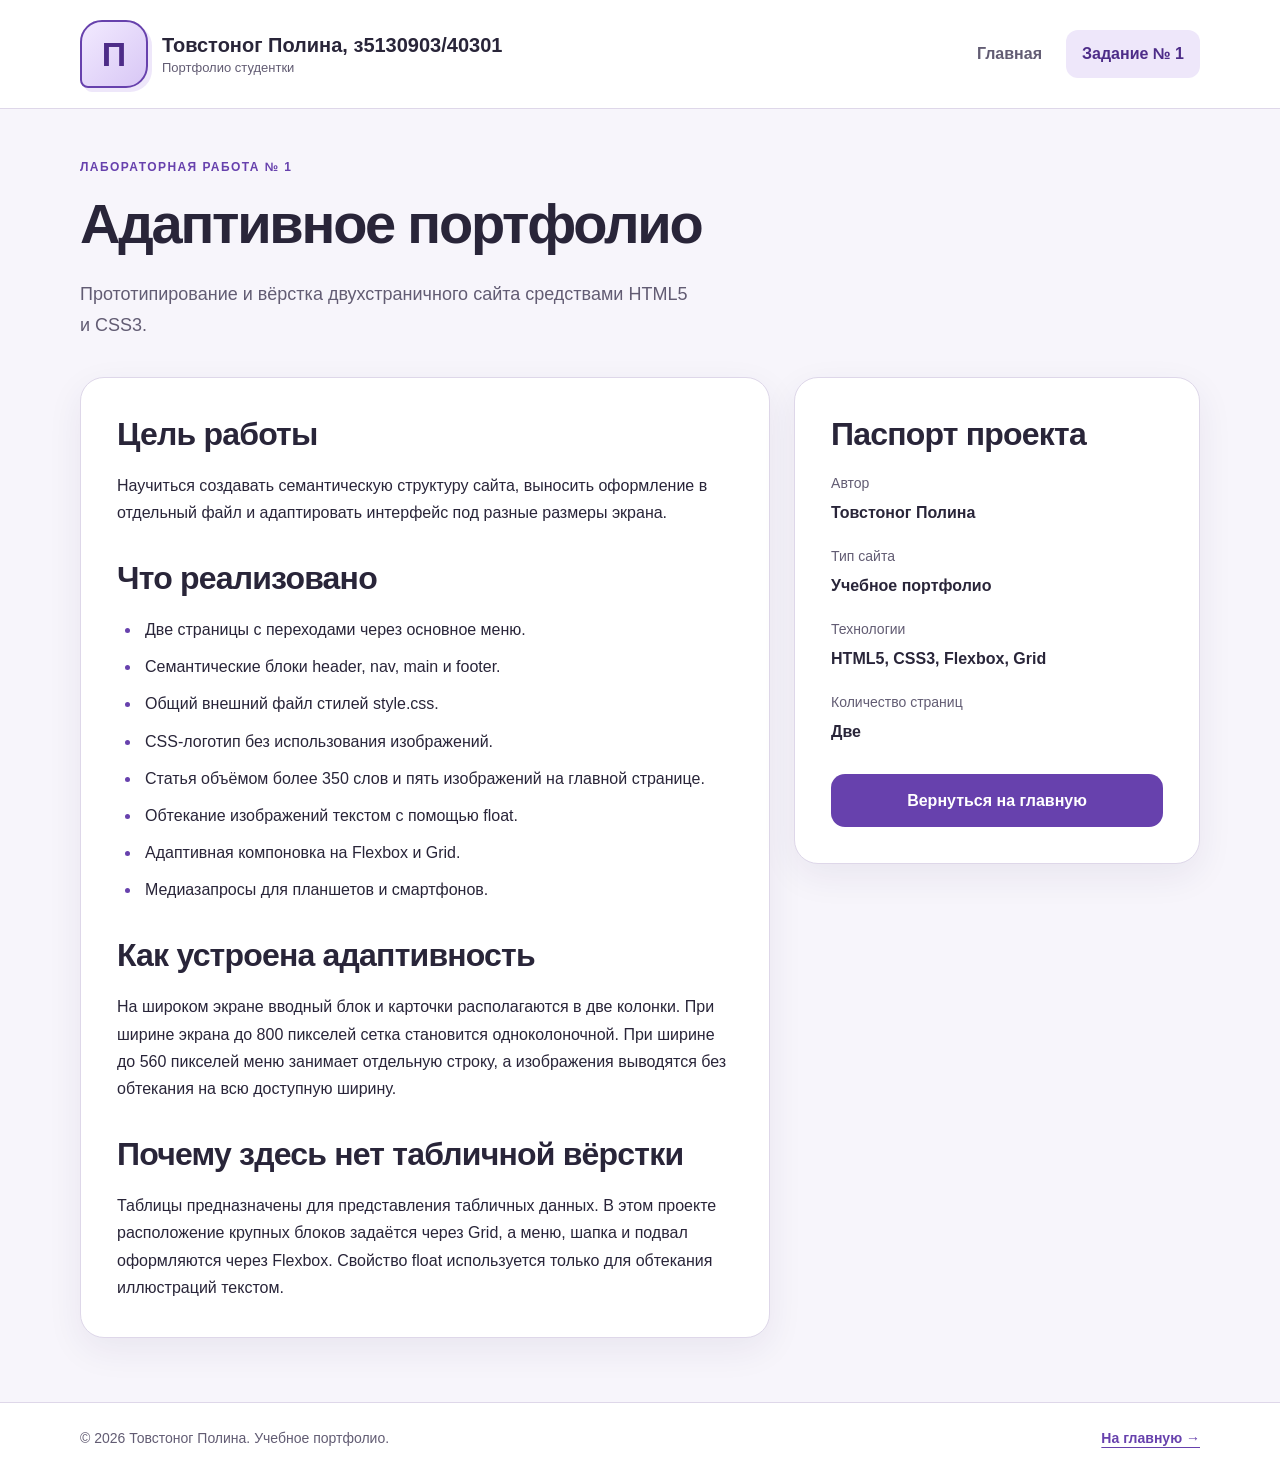
==== task1.html @ 8fb8e0f7 "Add files via upload" ====
<!DOCTYPE html> <!-- Объявляем использование стандарта HTML5. -->
<html lang="ru"> <!-- Указываем русский язык документа. -->
<head> <!-- Открываем служебную часть страницы. -->
    <meta charset="UTF-8"> <!-- Подключаем кодировку UTF-8 для русского текста. -->
    <meta name="viewport" content="width=device-width, initial-scale=1.0"> <!-- Настраиваем корректное масштабирование страницы на мобильных устройствах. -->
    <meta name="description" content="Лабораторная работа № 1: прототипирование и адаптивная вёрстка студенческого портфолио."> <!-- Добавляем описание страницы задания. -->
    <title>Задание № 1 — портфолио</title> <!-- Задаём отдельное название вкладки для второй страницы. -->
    <link rel="stylesheet" href="style.css"> <!-- Подключаем тот же внешний CSS-файл, что и на главной странице. -->
</head> <!-- Завершаем служебную часть. -->
<body> <!-- Начинаем видимое содержимое страницы. -->
    <a class="skip-link" href="#main-content">Перейти к содержимому</a> <!-- Создаём быстрый переход к основному содержимому для клавиатурной навигации. -->
    <header class="site-header"> <!-- Открываем шапку сайта. -->
        <div class="container header-inner"> <!-- Размещаем содержимое шапки в общем ограничивающем контейнере. -->
            <a class="brand" href="index.html" aria-label="Портфолио Полины — главная страница"> <!-- Добавляем переход на главную через логотип и название. -->
                <span class="logo" aria-hidden="true">П</span> <!-- Используем тот же CSS-логотип без картинок. -->
                <span class="brand-text">Товстоног Полина, з5130903/40301<span class="brand-caption">Портфолио студентки</span></span> <!-- Выводим название портфолио и его подпись. -->
            </a> <!-- Завершаем ссылку бренда. -->
            <nav class="site-nav" aria-label="Основная навигация"> <!-- Создаём семантическое меню сайта. -->
                <ul class="nav-list"> <!-- Объединяем ссылки навигации в список. -->
                    <li><a href="index.html">Главная</a></li> <!-- Добавляем переход к главной странице. -->
                    <li><a href="task1.html" aria-current="page">Задание № 1</a></li> <!-- Помечаем страницу задания как текущую. -->
                </ul> <!-- Закрываем список меню. -->
            </nav> <!-- Завершаем навигацию. -->
        </div> <!-- Закрываем внутреннюю часть шапки. -->
    </header> <!-- Завершаем шапку сайта. -->
    <main id="main-content" class="container main-content"> <!-- Открываем основную область страницы задания. -->
        <section class="page-intro" aria-labelledby="task-title"> <!-- Создаём вступительный раздел страницы. -->
            <p class="eyebrow">Лабораторная работа № 1</p> <!-- Выводим номер работы. -->
            <h1 id="task-title">Адаптивное портфолио</h1> <!-- Добавляем главный заголовок страницы. -->
            <p class="hero-description">Прототипирование и вёрстка двухстраничного сайта средствами HTML5 и CSS3.</p> <!-- Кратко описываем содержание работы. -->
        </section> <!-- Завершаем вступительный раздел. -->
        <div class="task-grid"> <!-- Создаём сетку из основного описания и вспомогательной карточки. -->
            <article class="content-card"> <!-- Выделяем самостоятельное описание лабораторной работы. -->
                <h2>Цель работы</h2> <!-- Добавляем заголовок раздела с целью. -->
                <p>Научиться создавать семантическую структуру сайта, выносить оформление в отдельный файл и адаптировать интерфейс под разные размеры экрана.</p> <!-- Формулируем учебную цель. -->
                <h2>Что реализовано</h2> <!-- Открываем перечень выполненных требований. -->
                <ul class="check-list"> <!-- Используем список, поскольку перечисляем отдельные результаты работы. -->
                    <li>Две страницы с переходами через основное меню.</li> <!-- Указываем наличие многостраничной структуры. -->
                    <li>Семантические блоки header, nav, main и footer.</li> <!-- Перечисляем обязательные структурные элементы. -->
                    <li>Общий внешний файл стилей style.css.</li> <!-- Отмечаем отделение оформления от HTML. -->
                    <li>CSS-логотип без использования изображений.</li> <!-- Подтверждаем выполнение требования к логотипу. -->
                    <li>Статья объёмом более 350 слов и пять изображений на главной странице.</li> <!-- Указываем состав главной страницы. -->
                    <li>Обтекание изображений текстом с помощью float.</li> <!-- Называем свойство, отвечающее за обтекание. -->
                    <li>Адаптивная компоновка на Flexbox и Grid.</li> <!-- Указываем современные способы расположения блоков. -->
                    <li>Медиазапросы для планшетов и смартфонов.</li> <!-- Отмечаем адаптацию под небольшие экраны. -->
                </ul> <!-- Завершаем список выполненных требований. -->
                <h2>Как устроена адаптивность</h2> <!-- Добавляем раздел с объяснением поведения макета. -->
                <p>На широком экране вводный блок и карточки располагаются в две колонки. При ширине экрана до 800 пикселей сетка становится одноколоночной. При ширине до 560 пикселей меню занимает отдельную строку, а изображения выводятся без обтекания на всю доступную ширину.</p> <!-- Поясняем назначение двух точек изменения макета. -->
                <h2>Почему здесь нет табличной вёрстки</h2> <!-- Добавляем объяснение выбора инструментов. -->
                <p>Таблицы предназначены для представления табличных данных. В этом проекте расположение крупных блоков задаётся через Grid, а меню, шапка и подвал оформляются через Flexbox. Свойство float используется только для обтекания иллюстраций текстом.</p> <!-- Разделяем назначение Grid, Flexbox и float. -->
            </article> <!-- Завершаем основное описание работы. -->
            <aside class="content-card task-aside" aria-labelledby="project-info"> <!-- Создаём вспомогательную карточку с информацией о проекте. -->
                <h2 id="project-info">Паспорт проекта</h2> <!-- Добавляем заголовок карточки. -->
                <dl class="project-details"> <!-- Используем список определений для пар «параметр — значение». -->
                    <dt>Автор</dt> <!-- Обозначаем название параметра. -->
                    <dd>Товстоног Полина</dd> <!-- Указываем значение параметра. -->
                    <dt>Тип сайта</dt> <!-- Обозначаем следующий параметр. -->
                    <dd>Учебное портфолио</dd> <!-- Указываем назначение сайта. -->
                    <dt>Технологии</dt> <!-- Добавляем название параметра с технологиями. -->
                    <dd>HTML5, CSS3, Flexbox, Grid</dd> <!-- Перечисляем использованные технологии. -->
                    <dt>Количество страниц</dt> <!-- Добавляем параметр размера сайта. -->
                    <dd>Две</dd> <!-- Указываем количество HTML-страниц. -->
                </dl> <!-- Завершаем список характеристик проекта. -->
                <a class="button" href="index.html">Вернуться на главную</a> <!-- Добавляем заметную ссылку возврата. -->
            </aside> <!-- Завершаем вспомогательную карточку. -->
        </div> <!-- Закрываем сетку страницы задания. -->
    </main> <!-- Завершаем основное содержимое. -->
    <footer class="site-footer"> <!-- Открываем подвал второй страницы. -->
        <div class="container footer-inner"> <!-- Используем тот же контейнер и компоновку, что на главной. -->
            <p>© 2026 Товстоног Полина. Учебное портфолио.</p> <!-- Выводим подпись автора. -->
            <a href="index.html">На главную →</a> <!-- Добавляем дополнительный переход к главной странице. -->
        </div> <!-- Закрываем внутренний контейнер подвала. -->
    </footer> <!-- Завершаем подвал. -->
</body> <!-- Закрываем видимое содержимое документа. -->
</html> <!-- Завершаем вторую HTML-страницу. -->
---- style.css ----
/* ==========================================================
   1. ОБЩИЕ НАСТРОЙКИ И ПЕРЕМЕННЫЕ
   Переменные позволяют менять оформление сразу на всём сайте.
   ========================================================== */

   :root {
    --page-bg: #f7f5fb;          /* Основной фон страницы. */
    --surface: #ffffff;        /* Фон карточек и шапки. */
    --text: #292539;            /* Основной цвет текста. */
    --muted: #625c73;           /* Цвет второстепенных подписей. */
    --accent: #6741ad;          /* Основной акцентный цвет. */
    --accent-dark: #4d2c88;     /* Цвет активного взаимодействия. */
    --accent-light: #eee7fa;    /* Светлый фон выделенных элементов. */
    --border: #ded7e9;          /* Цвет границ. */
    --radius: 24px;            /* Общее скругление крупных карточек. */
    --shadow: 0 12px 36px rgb(48 31 82 / 7%); /* Мягкая тень. */
}

/* Размер элемента включает внутренние отступы и границы.
   Это облегчает расчёт ширины и предотвращает переполнение. */
*,
*::before,
*::after {
    box-sizing: border-box;
}

body {
    margin: 0;                         /* Убираем стандартный отступ браузера. */
    min-height: 100vh;                  /* Страница занимает не меньше высоты окна. */
    display: flex;                     /* Располагаем шапку, main и подвал гибко. */
    flex-direction: column;            /* Основные области идут сверху вниз. */
    font-family: Arial, Helvetica, sans-serif; /* Используем локальные шрифты. */
    font-size: 16px;
    line-height: 1.7;                   /* Делаем длинный текст удобным для чтения. */
    color: var(--text);
    background: var(--page-bg);
    overflow-wrap: anywhere;            /* Очень длинные слова не расширяют страницу. */
}

/* Общая ширина содержимого: до 1120px на ПК и с отступами на телефоне. */
.container {
    width: min(1120px, calc(100% - 40px));
    margin-inline: auto;                /* Центрируем контейнер по горизонтали. */
}

.main-content {
    flex: 1;                           /* При коротком содержимом подвал остаётся внизу. */
    padding-block: 48px 64px;
    min-width: 0;
}

/* Убираем верхние отступы для предсказуемой вертикальной композиции. */
h1,
h2,
h3,
p {
    margin-top: 0;
}

h1,
h2,
h3 {
    line-height: 1.25;
}

h1 {
    margin-bottom: 20px;
    font-size: clamp(2rem, 5vw, 3.5rem); /* Размер плавно меняется вместе с экраном. */
    letter-spacing: -0.04em;
}

h2 {
    margin-bottom: 18px;
    font-size: clamp(1.5rem, 3vw, 2rem);
    letter-spacing: -0.025em;
}

h3 {
    margin-bottom: 14px;
    font-size: 1.2rem;
}

p {
    margin-bottom: 20px;
}

a {
    color: var(--accent);
    text-underline-offset: 4px;         /* Отодвигаем подчёркивание от букв. */
}

a:hover {
    color: var(--accent-dark);
}

/* Видимый контур помогает пользователям, которые перемещаются клавишей Tab. */
a:focus-visible {
    outline: 3px solid var(--accent);
    outline-offset: 5px;
}

/* ==========================================================
   2. ССЫЛКА БЫСТРОГО ПЕРЕХОДА
   Обычно скрыта за экраном, появляется при фокусе с клавиатуры.
   ========================================================== */

.skip-link {
    position: absolute;
    top: 12px;
    left: 12px;
    z-index: 10;
    padding: 10px 16px;
    color: var(--surface);
    background: var(--accent-dark);
    border-radius: 10px;
    transform: translateY(-200%);
}

.skip-link:focus {
    transform: translateY(0);
}

/* ==========================================================
   3. ШАПКА И CSS-ЛОГОТИП
   Flexbox располагает бренд слева, а меню справа.
   ========================================================== */

.site-header {
    background: var(--surface);
    border-bottom: 1px solid var(--border);
}

.header-inner {
    display: flex;
    justify-content: space-between;    /* Разводим бренд и меню по краям. */
    align-items: center;               /* Выравниваем элементы по вертикали. */
    gap: 24px;
    padding-block: 20px;
}

.brand {
    display: flex;
    align-items: center;
    gap: 14px;
    min-width: 0;
    color: var(--text);
    text-decoration: none;
}

/* Логотип размером 68 × 68px.
   Изображений нет: только буква, рамка, градиент, тень и скругление. */
.logo {
    display: grid;
    place-items: center;               /* Центрируем букву по обеим осям. */
    width: 68px;
    height: 68px;
    flex-shrink: 0;                     /* Не даём Flexbox уменьшать логотип. */
    border: 2px solid var(--accent);
    border-radius: 22px 22px 22px 8px;
    background: linear-gradient(135deg, #f2eaff, #d8c7f5);
    box-shadow: 4px 4px 0 var(--accent-light);
    color: var(--accent-dark);
    font-size: 34px;
    font-weight: 800;
    line-height: 1;
}

.brand-text {
    font-size: 20px;
    font-weight: 700;
    line-height: 1.4;
}

.brand-caption {
    display: block;                    /* Подпись начинается с новой строки. */
    color: var(--muted);
    font-size: 13px;
    font-weight: 400;
}

/* ==========================================================
   4. НАВИГАЦИЯ
   Убираем стандартные маркеры списка и располагаем ссылки в ряд.
   ========================================================== */

.nav-list {
    display: flex;
    flex-wrap: wrap;                    /* При нехватке места пункты переносятся. */
    gap: 8px;
    margin: 0;
    padding: 0;
    list-style: none;
}

.nav-list a {
    display: block;
    padding: 10px 16px;
    border-radius: 12px;
    color: var(--muted);
    font-weight: 600;
    text-decoration: none;
    transition: background-color 0.2s ease, color 0.2s ease;
}

/* aria-current одновременно сообщает текущую страницу
   вспомогательным технологиям и служит селектором оформления. */
.nav-list a[aria-current="page"],
.nav-list a:hover {
    color: var(--accent-dark);
    background: var(--accent-light);
}

/* ==========================================================
   5. ВВОДНЫЙ БЛОК И КНОПКИ-ССЫЛКИ
   Grid создаёт две колонки разной ширины.
   ========================================================== */

.hero {
    display: grid;
    grid-template-columns: minmax(0, 1.5fr) minmax(0, 1fr);
    align-items: center;
    gap: 40px;
    margin-bottom: 48px;
}

.eyebrow {
    margin-bottom: 12px;
    color: var(--accent);
    font-size: 12px;
    font-weight: 700;
    letter-spacing: 0.12em;
    text-transform: uppercase;
}

.hero-description {
    max-width: 62ch;                    /* Ограничиваем длину строки для читаемости. */
    color: var(--muted);
    font-size: 18px;
}

.button {
    display: inline-flex;
    justify-content: center;
    align-items: center;
    min-height: 48px;                   /* Достаточная высота для касания пальцем. */
    padding: 12px 22px;
    border: 1px solid transparent;
    border-radius: 14px;
    background: var(--accent);
    color: var(--surface);
    font-weight: 700;
    text-align: center;
    text-decoration: none;
    transition: background-color 0.2s ease;
}

.button:hover {
    background: var(--accent-dark);
    color: var(--surface);
}

.intro-card {
    padding: 30px;
    border: 1px solid var(--border);
    border-radius: var(--radius);
    background: linear-gradient(145deg, #ffffff, #eee7fa);
    box-shadow: var(--shadow);
}

.card-label {
    display: inline-block;
    margin-bottom: 20px;
    padding: 5px 12px;
    border-radius: 999px;               /* Получаем форму вытянутой капсулы. */
    background: var(--surface);
    color: var(--accent);
    font-size: 13px;
    font-weight: 700;
}

.intro-card p {
    margin-bottom: 0;
    color: var(--muted);
}

/* ==========================================================
   6. СТАТЬЯ И ОБТЕКАНИЕ ИЗОБРАЖЕНИЙ
   Float применяется только к картинкам, не к макету сайта.
   ========================================================== */

.article-card,
.content-card {
    padding: 36px;
    border: 1px solid var(--border);
    border-radius: var(--radius);
    background: var(--surface);
    box-shadow: var(--shadow);
    min-width: 0;                       /* Разрешаем карточкам сжиматься внутри Grid. */
}

.article-header {
    margin-bottom: 28px;
    padding-bottom: 24px;
    border-bottom: 1px solid var(--border);
}

.article-lead {
    margin-bottom: 0;
    color: var(--muted);
    font-size: 18px;
}

/* flow-root создаёт независимый контекст форматирования.
   Благодаря этому контейнер учитывает высоту плавающих картинок. */
.article-body {
    display: flow-root;
}

.article-body p {
    text-align: left;
}

/* Каждый подраздел начинается ниже предыдущих плавающих картинок.
   Внутри подраздела следующий за картинкой абзац обтекает её. */
.article-body h3 {
    clear: both;
    padding-top: 12px;
}

.article-image {
    display: block;
    width: 280px;
    max-width: 44%;                     /* На средних экранах оставляем место тексту. */
    height: auto;
    aspect-ratio: 28 / 19;              /* Сохраняем заданные пропорции области. */
    object-fit: cover;                  /* Фото заполняет область без искажения. */
    border: 1px solid var(--border);
    border-radius: 16px;
    background: var(--accent-light);    /* Фон области до загрузки изображения. */
    color: var(--muted);
    font-size: 14px;
}

.float-left {
    float: left;                       /* Прижимаем картинку влево, текст идёт справа. */
    margin: 5px 24px 18px 0;            /* Отделяем изображение от текста. */
}

.float-right {
    float: right;                      /* Прижимаем картинку вправо, текст идёт слева. */
    margin: 5px 0 18px 24px;
}

.article-body > :last-child {
    margin-bottom: 0;
}

/* ==========================================================
   7. СТРАНИЦА ЛАБОРАТОРНОЙ РАБОТЫ
   Основная колонка шире вспомогательной.
   ========================================================== */

.page-intro {
    margin-bottom: 36px;
}

.task-grid {
    display: grid;
    grid-template-columns: minmax(0, 1.7fr) minmax(0, 1fr);
    align-items: start;                 /* Карточки не растягиваются по высоте ряда. */
    gap: 24px;
}

.content-card h2:not(:first-child) {
    margin-top: 32px;
}

.content-card > :last-child {
    margin-bottom: 0;
}

.check-list {
    margin: 0;
    padding-left: 24px;
}

.check-list li {
    margin-bottom: 10px;
    padding-left: 4px;
}

.check-list li::marker {
    color: var(--accent);              /* Выделяем маркеры списка акцентным цветом. */
}

.project-details {
    margin: 0 0 28px;
}

.project-details dt {
    margin-top: 18px;
    color: var(--muted);
    font-size: 14px;
}

.project-details dt:first-child {
    margin-top: 0;
}

.project-details dd {
    margin: 4px 0 0;                    /* Убираем стандартный левый отступ dd. */
    font-weight: 600;
}

.task-aside .button {
    width: 100%;
}

/* ==========================================================
   8. ПОДВАЛ
   На широком экране подпись и ссылка находятся по краям.
   ========================================================== */

.site-footer {
    border-top: 1px solid var(--border);
    background: var(--surface);
}

.footer-inner {
    display: flex;
    justify-content: space-between;
    align-items: center;
    gap: 16px;
    padding-block: 24px;
    color: var(--muted);
    font-size: 14px;
}

.footer-inner p {
    margin: 0;
}

.footer-inner a {
    font-weight: 600;
}

/* ==========================================================
   9. АДАПТИВНОСТЬ: ПЛАНШЕТЫ И УЗКИЕ ОКНА
   Правила действуют при ширине области просмотра не более 800px.
   ========================================================== */

@media (max-width: 800px) {
    .header-inner {
        flex-wrap: wrap;               /* Разрешаем меню перейти на следующую строку. */
    }

    .hero,
    .task-grid {
        grid-template-columns: minmax(0, 1fr); /* Заменяем две колонки одной. */
    }

    .hero {
        gap: 24px;
    }

    .main-content {
        padding-block: 32px 48px;
    }

    .article-card,
    .content-card {
        padding: 28px;
    }
}

/* ==========================================================
   10. АДАПТИВНОСТЬ: СМАРТФОНЫ
   Уменьшаем отступы, перестраиваем меню и отменяем float.
   ========================================================== */

@media (max-width: 560px) {
    .container {
        width: calc(100% - 28px);       /* Оставляем по 14px с каждой стороны. */
    }

    .header-inner {
        gap: 20px;
        padding-block: 16px;
    }

    .logo {
        width: 56px;
        height: 56px;
        border-radius: 18px 18px 18px 6px;
        font-size: 28px;
    }

    .site-nav {
        width: 100%;                   /* Меню занимает отдельную строку. */
    }

    .nav-list {
        gap: 8px;
    }

    .nav-list li {
        flex: 1 1 130px;               /* Пункты делят строку; при необходимости переносятся. */
    }

    .nav-list a {
        padding: 11px 12px;
        text-align: center;
    }

    .hero {
        margin-bottom: 28px;
    }

    .hero-description,
    .article-lead {
        font-size: 16px;
    }

    .intro-card,
    .article-card,
    .content-card {
        padding: 22px;
        border-radius: 20px;
    }

    .article-image {
        width: 100%;
        max-width: 100%;
    }

    .float-left,
    .float-right {
        float: none;                   /* На телефоне текст идёт под изображением. */
        margin: 0 0 20px;
    }

    .footer-inner {
        flex-direction: column;        /* Элементы подвала располагаются вертикально. */
        align-items: flex-start;
        gap: 8px;
    }
}

/* Уважение настройки пользователя, который предпочитает меньше анимации. */
@media (prefers-reduced-motion: reduce) {
    .nav-list a,
    .button {
        transition: none;
    }
}
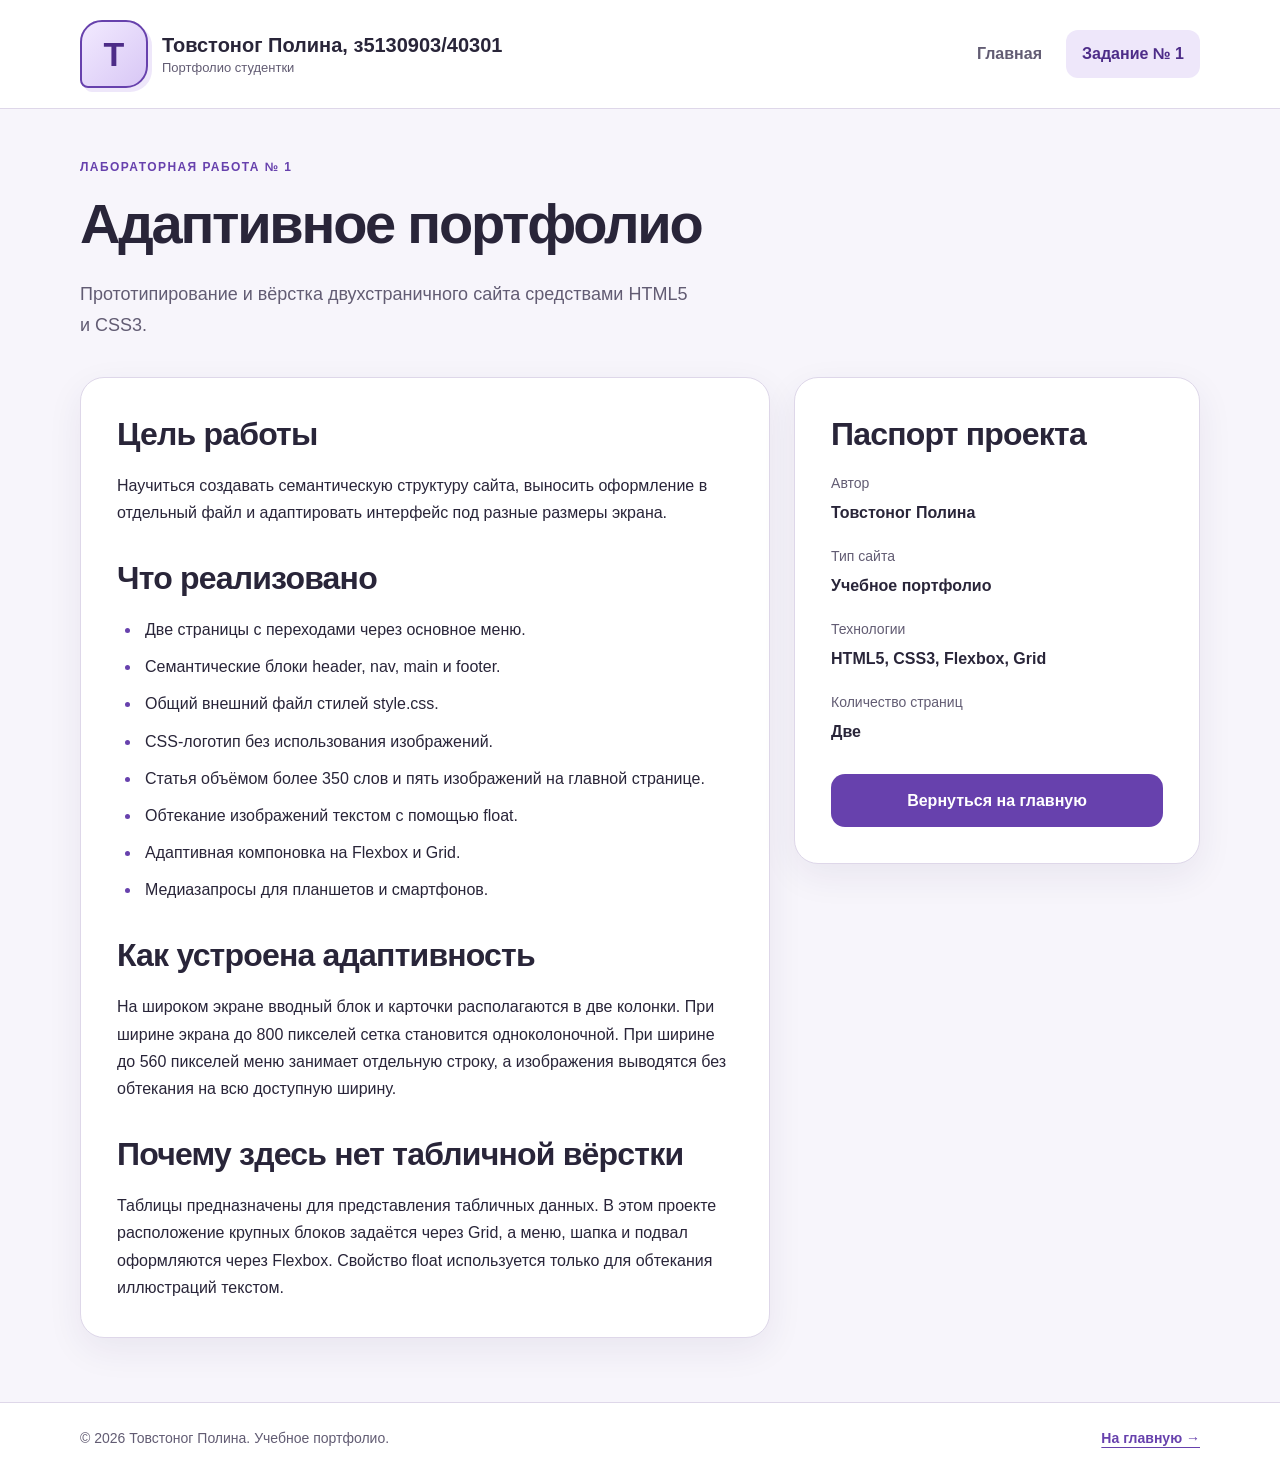
==== commit 70221def: "Update task1.html" ====
--- a/task1.html
+++ b/task1.html
@@ -12,7 +12,7 @@
     <header class="site-header"> <!-- Открываем шапку сайта. -->
         <div class="container header-inner"> <!-- Размещаем содержимое шапки в общем ограничивающем контейнере. -->
             <a class="brand" href="index.html" aria-label="Портфолио Полины — главная страница"> <!-- Добавляем переход на главную через логотип и название. -->
-                <span class="logo" aria-hidden="true">П</span> <!-- Используем тот же CSS-логотип без картинок. -->
+                <span class="logo" aria-hidden="true">Т</span> <!-- Используем тот же CSS-логотип без картинок. -->
                 <span class="brand-text">Товстоног Полина, з5130903/40301<span class="brand-caption">Портфолио студентки</span></span> <!-- Выводим название портфолио и его подпись. -->
             </a> <!-- Завершаем ссылку бренда. -->
             <nav class="site-nav" aria-label="Основная навигация"> <!-- Создаём семантическое меню сайта. -->
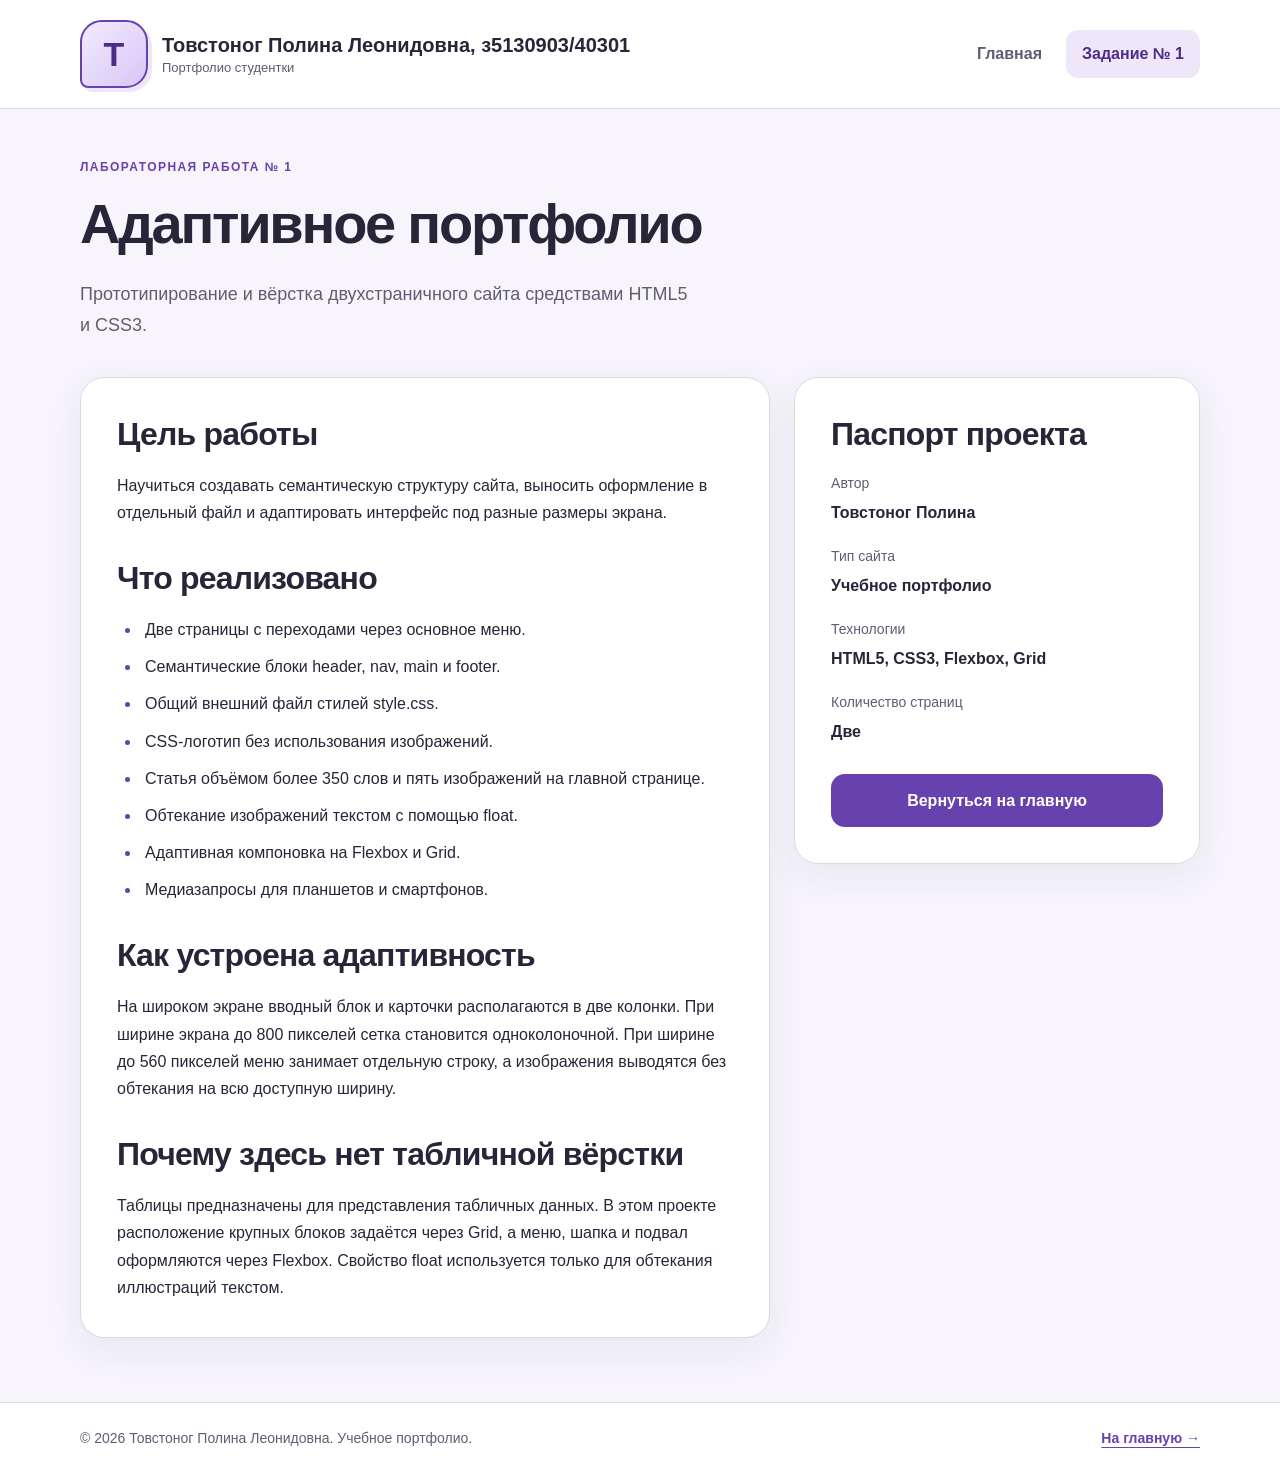
==== commit 514e36d4: "Update task1.html" ====
--- a/task1.html
+++ b/task1.html
@@ -13,7 +13,7 @@
         <div class="container header-inner"> <!-- Размещаем содержимое шапки в общем ограничивающем контейнере. -->
             <a class="brand" href="index.html" aria-label="Портфолио Полины — главная страница"> <!-- Добавляем переход на главную через логотип и название. -->
                 <span class="logo" aria-hidden="true">Т</span> <!-- Используем тот же CSS-логотип без картинок. -->
-                <span class="brand-text">Товстоног Полина, з5130903/40301<span class="brand-caption">Портфолио студентки</span></span> <!-- Выводим название портфолио и его подпись. -->
+                <span class="brand-text">Товстоног Полина Леонидовна, з5130903/40301<span class="brand-caption">Портфолио студентки</span></span> <!-- Выводим название портфолио и его подпись. -->
             </a> <!-- Завершаем ссылку бренда. -->
             <nav class="site-nav" aria-label="Основная навигация"> <!-- Создаём семантическое меню сайта. -->
                 <ul class="nav-list"> <!-- Объединяем ссылки навигации в список. -->
@@ -67,9 +67,9 @@
     </main> <!-- Завершаем основное содержимое. -->
     <footer class="site-footer"> <!-- Открываем подвал второй страницы. -->
         <div class="container footer-inner"> <!-- Используем тот же контейнер и компоновку, что на главной. -->
-            <p>© 2026 Товстоног Полина. Учебное портфолио.</p> <!-- Выводим подпись автора. -->
+            <p>© 2026 Товстоног Полина Леонидовна. Учебное портфолио.</p> <!-- Выводим подпись автора. -->
             <a href="index.html">На главную →</a> <!-- Добавляем дополнительный переход к главной странице. -->
         </div> <!-- Закрываем внутренний контейнер подвала. -->
     </footer> <!-- Завершаем подвал. -->
 </body> <!-- Закрываем видимое содержимое документа. -->
-</html> <!-- Завершаем вторую HTML-страницу. -->+</html> <!-- Завершаем вторую HTML-страницу. -->
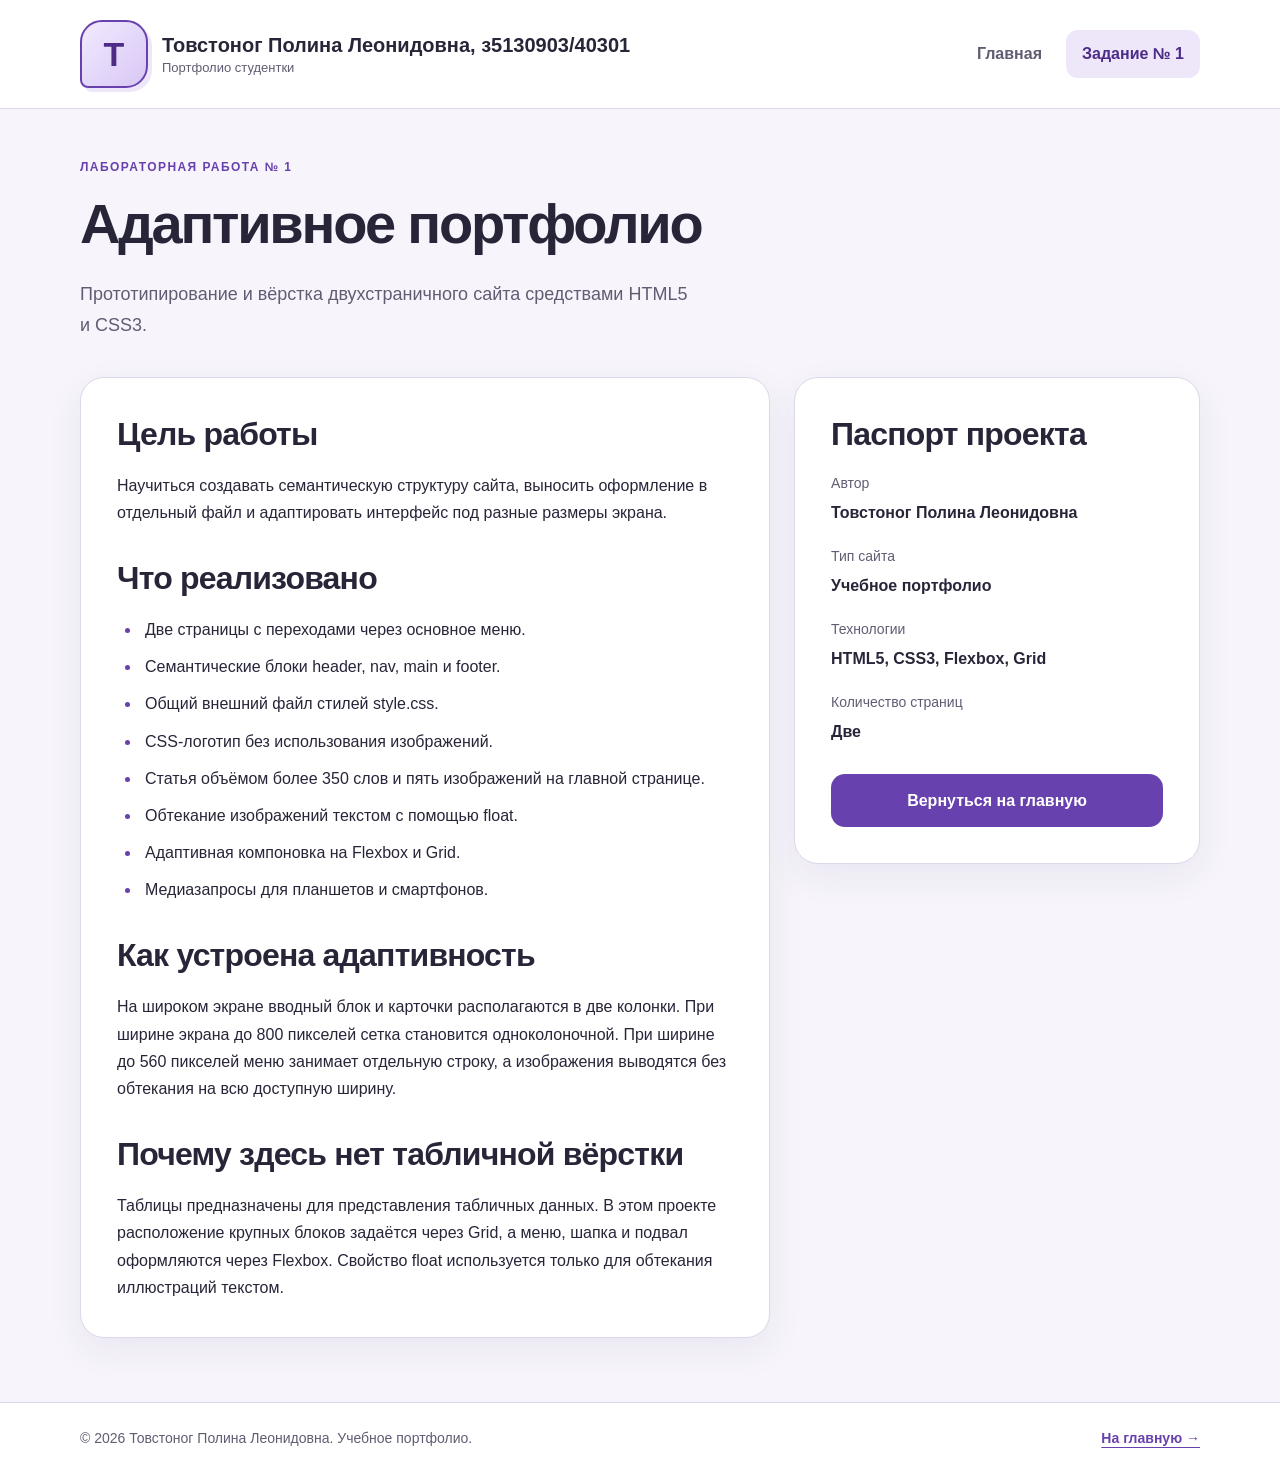
==== commit ed239f73: "Update task1.html" ====
--- a/task1.html
+++ b/task1.html
@@ -53,7 +53,7 @@
                 <h2 id="project-info">Паспорт проекта</h2> <!-- Добавляем заголовок карточки. -->
                 <dl class="project-details"> <!-- Используем список определений для пар «параметр — значение». -->
                     <dt>Автор</dt> <!-- Обозначаем название параметра. -->
-                    <dd>Товстоног Полина</dd> <!-- Указываем значение параметра. -->
+                    <dd>Товстоног Полина Леонидовна</dd> <!-- Указываем значение параметра. -->
                     <dt>Тип сайта</dt> <!-- Обозначаем следующий параметр. -->
                     <dd>Учебное портфолио</dd> <!-- Указываем назначение сайта. -->
                     <dt>Технологии</dt> <!-- Добавляем название параметра с технологиями. -->
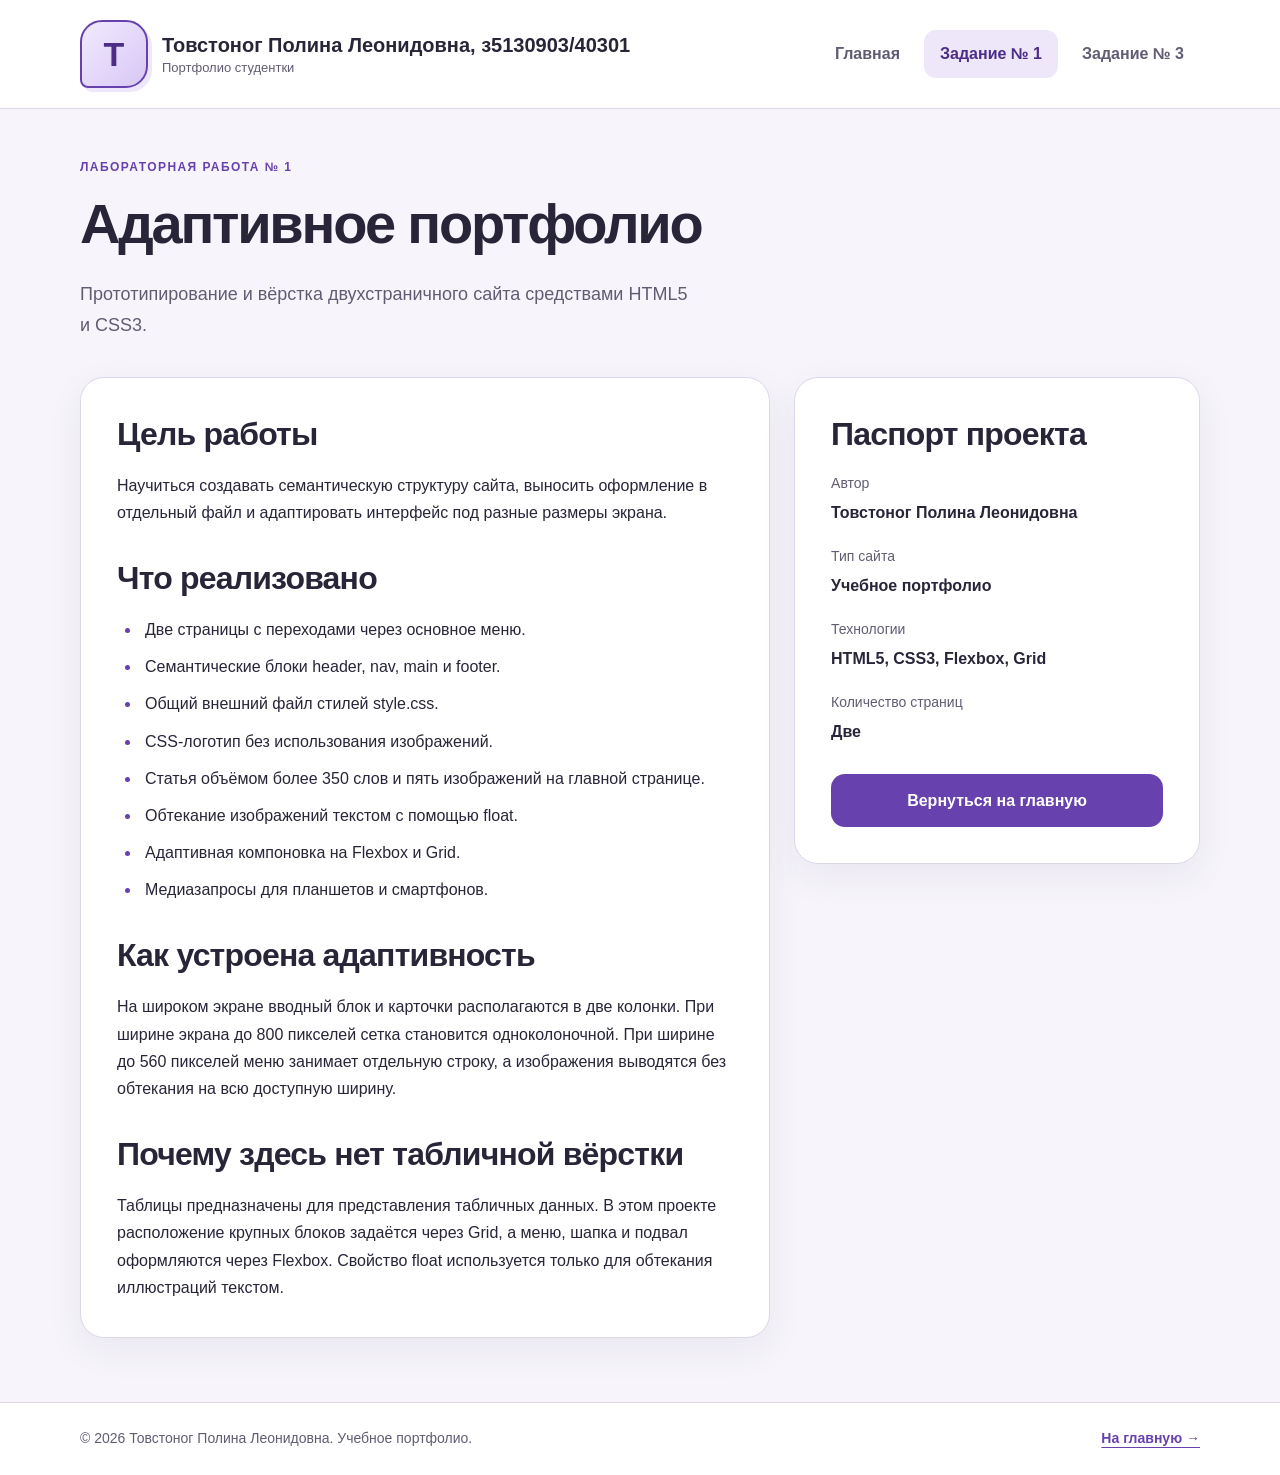
==== commit cc70ad1b: "Update task1.html" ====
--- a/task1.html
+++ b/task1.html
@@ -19,6 +19,7 @@
                 <ul class="nav-list"> <!-- Объединяем ссылки навигации в список. -->
                     <li><a href="index.html">Главная</a></li> <!-- Добавляем переход к главной странице. -->
                     <li><a href="task1.html" aria-current="page">Задание № 1</a></li> <!-- Помечаем страницу задания как текущую. -->
+                    <li><a href="task3.html">Задание № 3</a></li>
                 </ul> <!-- Закрываем список меню. -->
             </nav> <!-- Завершаем навигацию. -->
         </div> <!-- Закрываем внутреннюю часть шапки. -->
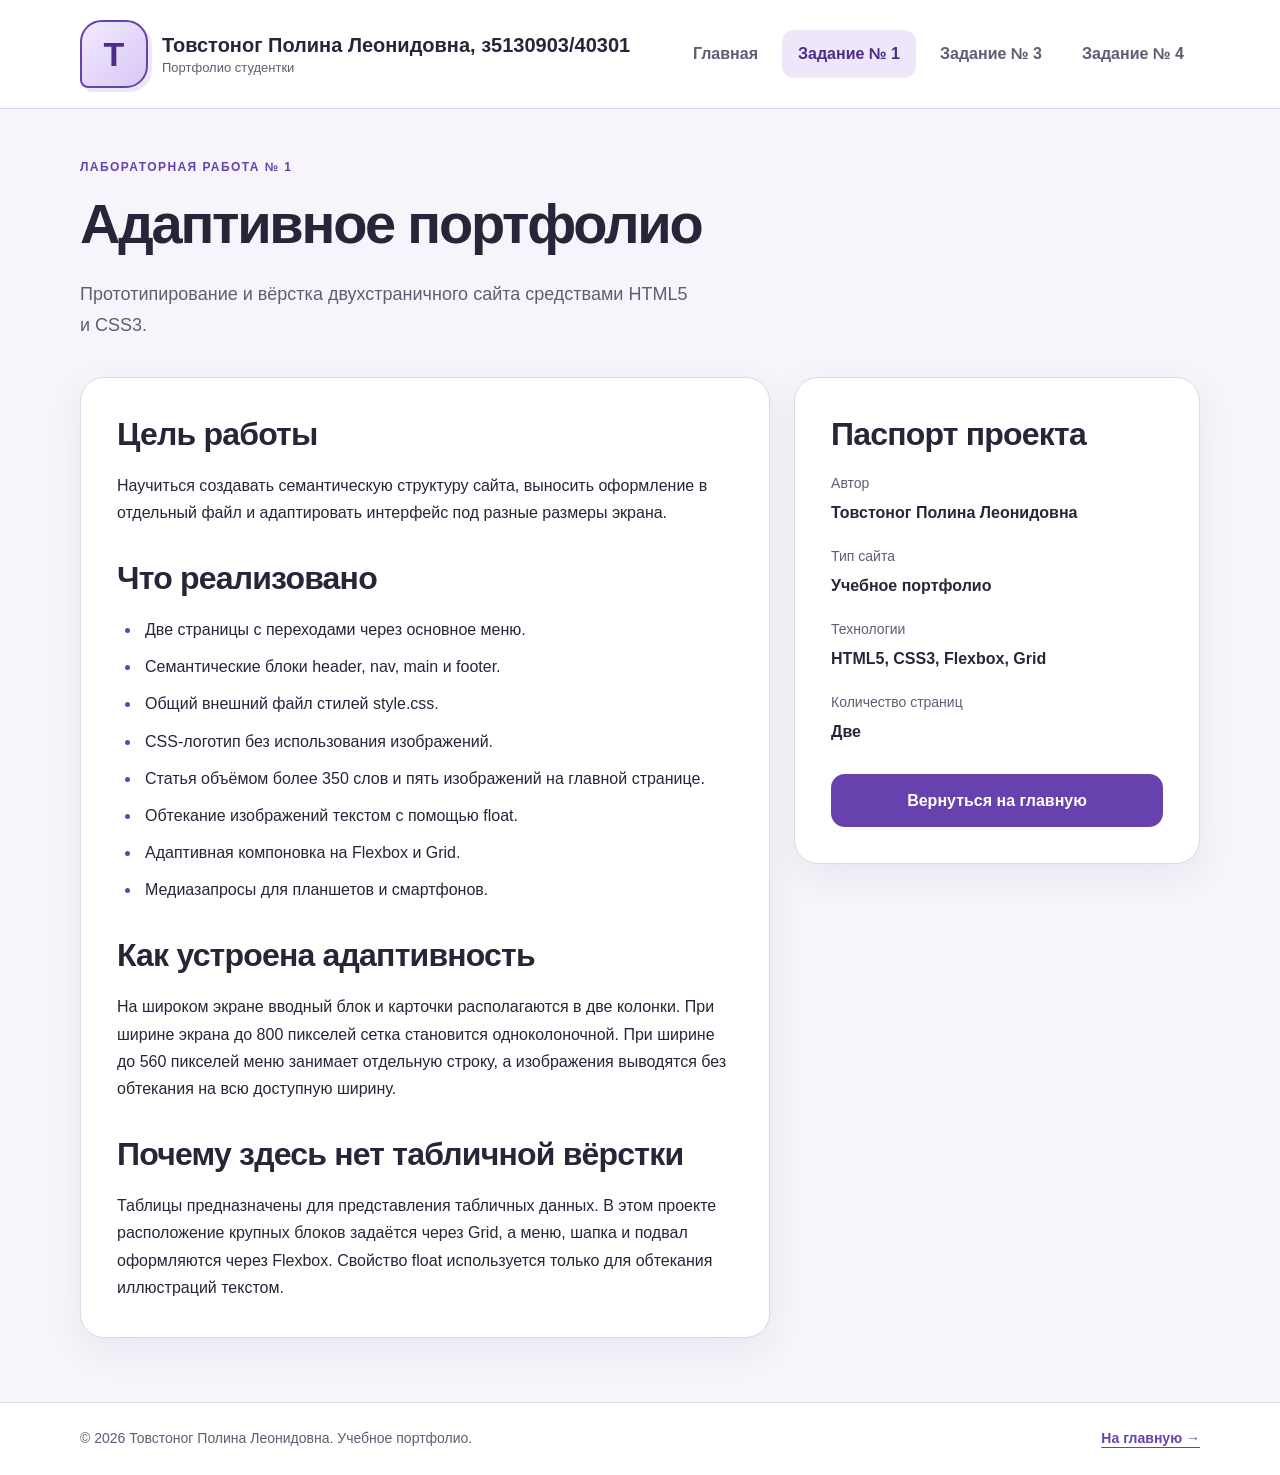
==== commit 8f421d59: "Update task1.html" ====
--- a/task1.html
+++ b/task1.html
@@ -20,6 +20,7 @@
                     <li><a href="index.html">Главная</a></li> <!-- Добавляем переход к главной странице. -->
                     <li><a href="task1.html" aria-current="page">Задание № 1</a></li> <!-- Помечаем страницу задания как текущую. -->
                     <li><a href="task3.html">Задание № 3</a></li>
+                    <li><a href="task4.html">Задание № 4</a></li>
                 </ul> <!-- Закрываем список меню. -->
             </nav> <!-- Завершаем навигацию. -->
         </div> <!-- Закрываем внутреннюю часть шапки. -->
